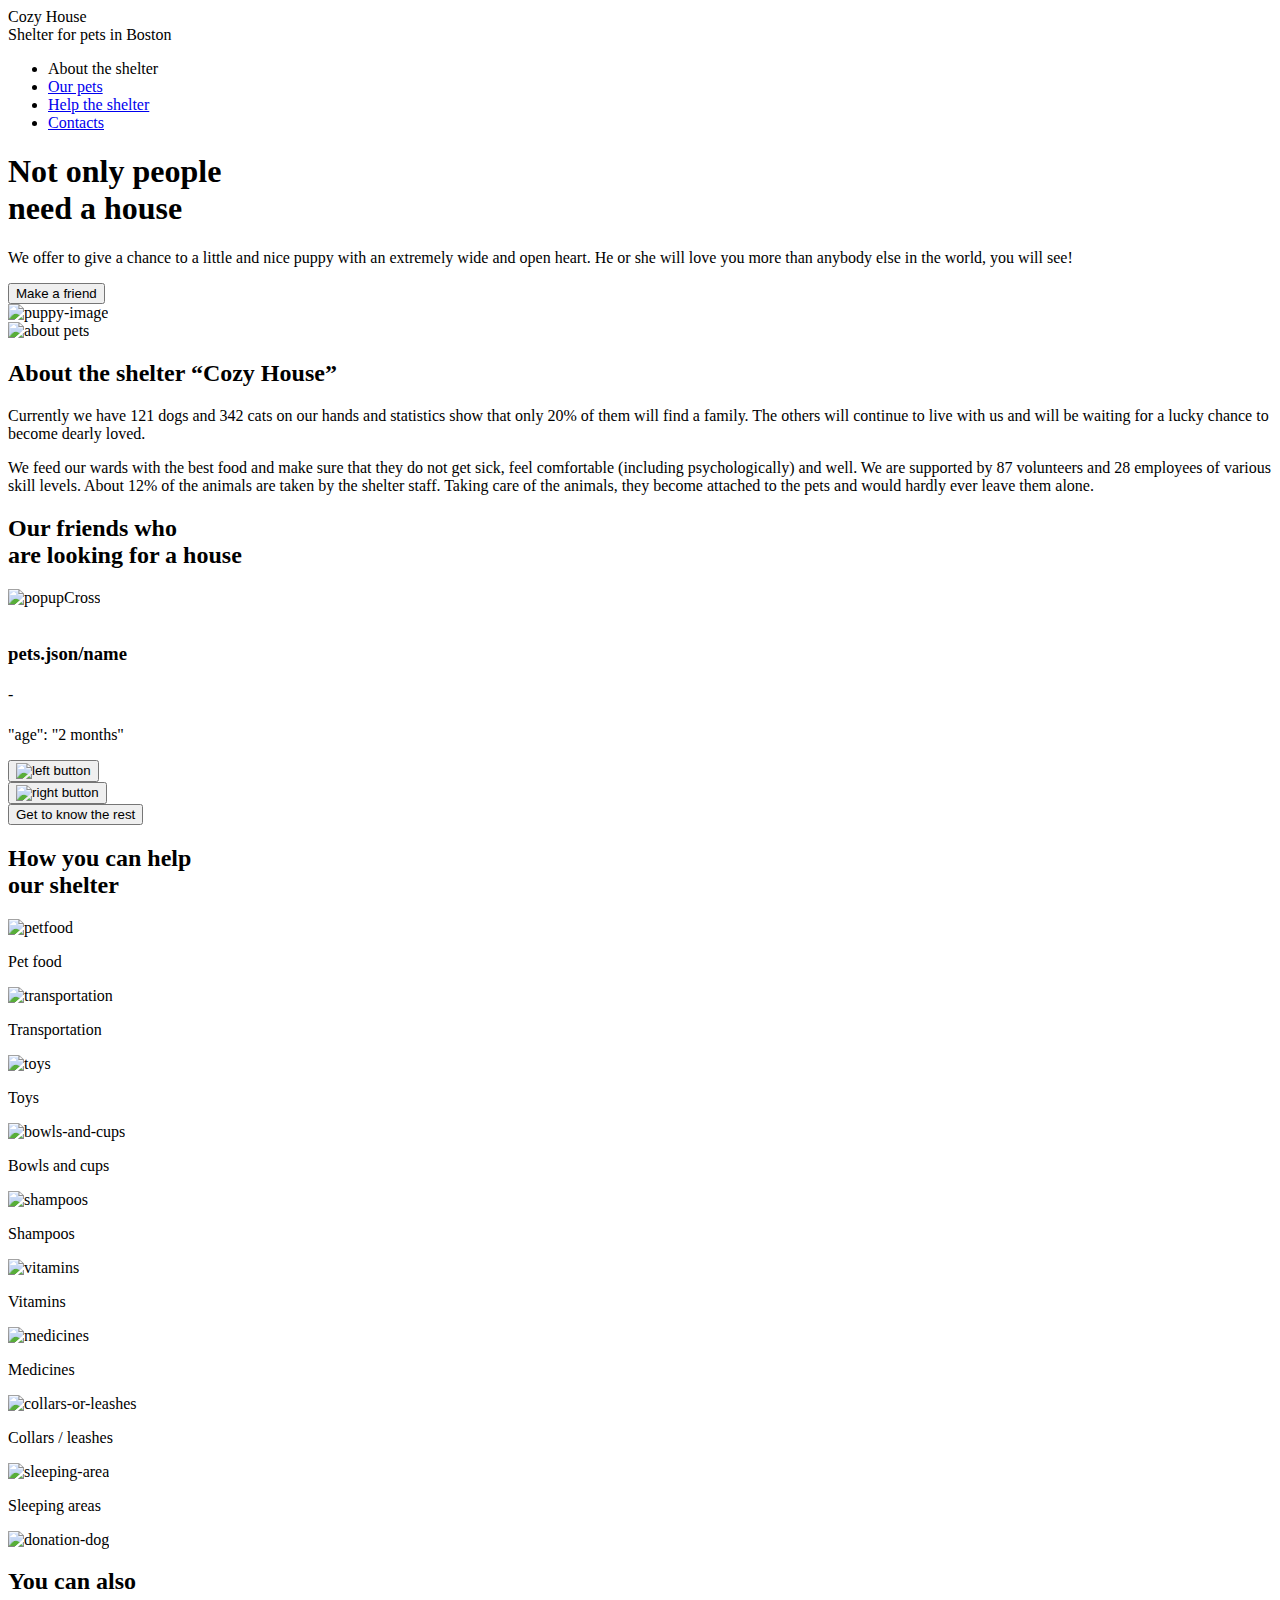
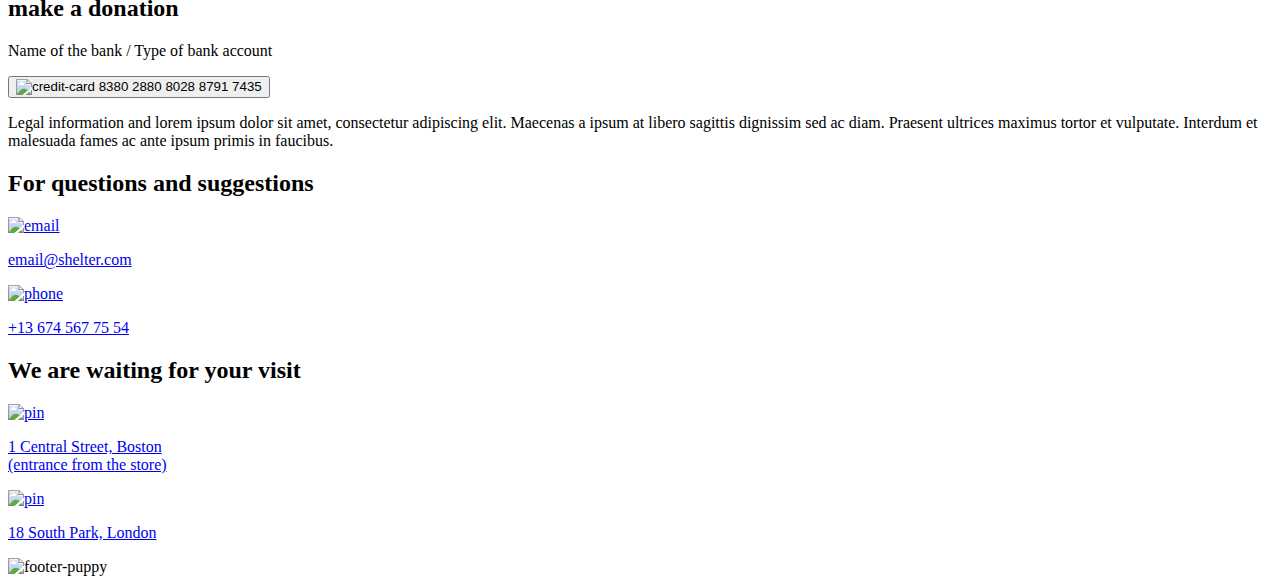
==== index.html @ a18e22c7 "docs: add new file index.html" ====
<!DOCTYPE html>
<html lang="en">
    <head>
        <title>Shelter</title>
        <meta charset="UTF-8">
        <link rel="stylesheet" href="style.css">
        <meta name="viewport" content="width=device-width, initial-scale=1">
        <link type="Image/x-icon" href="assets/icons8-dog-16.png" rel="icon">
    </head>
    <body class="body">
        <div class="header-container">
            <header class="header">
                <div class="header-wrapper">
                    <div class="header-topbar">
                        <div class="header-logo">
                            <div class="header-logo__text" id="link-text-color" onclick="cozyAlert()">Cozy House</div>
                            <div class="header-logo__comment">Shelter for pets in Boston</div>
                        </div>
                    </div>
                    <div class="header-burger" id="burger">
                        <span class="line1"></span>
                        <span class="line2"></span>
                        <span class="line3"></span>
                    </div>
                    <div class="header-navy">
                        <nav class="nav">
                            <ul class="nav-list">
                                <li class="nav-item"><a id="about-shelter">About the shelter</a></li>
                                <li class="nav-item"><a href="pets.html">Our pets</a></li>
                                <li class="nav-item"><a href="#help">Help the shelter</a></li>
                                <li class="nav-item"><a href="#footer">Contacts</a></li>
                            </ul>
                        </nav>
                    </div>
                </div>
            </header>
            <section class="notOnly">
                <div class="notOnly-container">
                    <div class="notOnly-content">
                        <h1 class="notOnly-h1">
                            Not only people<br>
                            need a house
                        </h1>
                        <p class="notOnly-p">We offer to give a chance to a little and nice puppy with an extremely
                            wide and open heart.
                            He or she will love you more than anybody else
                            in the world, you will see!</p>
                        <button class="button" id="notOnly-button" onclick="document.location='#ourFriends'">Make a friend</button>
                    </div>
                    <div class="notOnly-image">
                        <img src="assets/start-screen-puppy.png" alt="puppy-image">
                    </div>
                </div>
            </section>
        </div>        
                <section class="about">
                    <div class="container">
                        <div class="about-image">
                            <img class="about-image__pets" src="assets/about-pets.png" alt="about pets">
                        </div>
                        <div class="about-content">
                            <h2 class="about-h2">
                                About the shelter “Cozy House”
                            </h2>
                            <p class="about-p">
                                Currently we have 121 dogs and 342 cats on our hands and statistics show that only 20% of them will find a family. 
                                The others will continue to live with us and will be waiting for a lucky chance to become dearly loved.
                            </p>
                            <p class="about-p">
                                We feed our wards with the best food and make sure that they do not get sick, feel comfortable (including psychologically) and well.
                                We are supported by 87 volunteers and 28 employees of various skill levels.
                                About 12% of the animals are taken by the shelter staff.
                                Taking care of the animals, they become attached to the pets and would hardly ever leave them alone.
                        </div>
                    </div>
                </section>
                <section class="ourFriends" id="ourFriends">
                    <div class="ourFriends-container">
                        <div class="ourFriends-head">
                            <h2 class="ourFriends-h2">
                                Our friends who<br>are looking for a house
                            </h2>
                        </div>
                        <div class="popup-bg">
                            <div class="popup">
                                <img class="close-popup" src="assets/modal_close_button.png" alt="popupCross">
                                <div class="popup-image">
                                    <img class src="">
                                </div>
                                <div class="popup-content">
                                    <h3 class="popup-h">pets.json/name</h3>
                                    <h4 class="type"></h4>-<h4 class="breed"></h4>
                                    <p class="description"></p>
                                    <p class="age">"age": "2 months"</p>
                                    <p class="inoculations"></p>
                                    <p class="diseases"></p>
                                    <p class="parasites"></p>
                                </div>
                            </div>
                        </div>
                        <div class="ourFriends-carousel">
                            <button class="ourFriends-button" id="leftButton">
                                <img src="assets/button_arrow_left.png" alt="left button">
                            </button>
                            
                            <div class="ourFriends-content" id="ourFriends-content">
                             </div>
                             
                            <button class="ourFriends-button" id="rightButton">
                                <img src="assets/button_arrow_right.png" alt="right button" >
                            </button>
                        </div>
                        <div class="ourFriends-footer__button">
                            <button class="button" id="getToKnow-button" onclick="document.location='pets.html'">Get to know the rest</button>
                        </div>
                    </div>
                </section>
                <section class="help" id="help">
                    <div class="help-container">
                    <h2 class="help-h2">How you can help<br>our shelter</h2>
                    <div class="help-icon__content">
                            <div class="help-item">
                                <img id="petFood" src="assets/petfood.png" alt="petfood">
                                <p class="help-icon__p">Pet food</p>
                            </div>
                            <div class="help-item">
                                <img src="assets/transportation.png" alt="transportation">
                                <p class="help-icon__p">Transportation</p>
                            </div>
                            <div class="help-item">
                                <img src="assets/toys.png" alt="toys">
                                <p class="help-icon__p">Toys</p>
                            </div>
                            <div class="help-item">
                                <img src="assets/bowls-and-cups.png" alt="bowls-and-cups">
                                <p class="help-icon__p bowls">Bowls and cups</p>
                            </div>
                            <div class="help-item">
                                <img id="shampoos" src="assets/shampoos.png" alt="shampoos">
                                <p class="help-icon__p">Shampoos</p>
                            </div>
                        
                            <div class="help-item">
                                <img id="vitamins" src="assets/vitamins.png" alt="vitamins">
                                <p class="help-icon__p">Vitamins</p>
                            </div>
                            <div class="help-item">
                                <img src="assets/medicines.png" alt="medicines">
                                <p class="help-icon__p">Medicines</p>
                            </div>
                            <div class="help-item">
                                <img id="collars" src="assets/collars-or-leashes.png" alt="collars-or-leashes">
                                <p class="help-icon__p">Collars / leashes</p>
                            </div>
                            <div class="help-item">
                                <img id="sleeping-area" src="assets/sleeping-area.png" alt="sleeping-area">
                                <p class="help-icon__p">Sleeping areas</p>
                            </div>
                        </div>
                    </div>
                </section>
                <section class="inAddition">
                    <div class="inAddition-container">
                    <div class="inAddition-picture">
                        <img class="inAddition-image" src="assets/donation-dog.png" alt="donation-dog">
                    </div>
                    <div class="inAddition-content">
                        <h2 class="inAddition-h2">You can also<br>make a donation</h2>
                        <p class="inAddition-p">Name of the bank / Type of bank account</p>
                        <button class="button" id="inAddition-button" onclick="cardAlert()">
                            <img src="assets/credit-card.png" alt="credit-card">
                            <span class="credit-card-number">8380 2880 8028 8791 7435</span>
                        </button>
                        <p class="inAddition-p-legalinfo">
                            Legal information and lorem ipsum dolor sit amet, consectetur adipiscing elit.
                            Maecenas a ipsum at libero sagittis dignissim sed ac diam.
                            Praesent ultrices maximus tortor et vulputate.
                            Interdum et malesuada fames ac ante ipsum primis in faucibus.</p>
                    </div>
                    </div>
                </section>
            <footer class="footer" id="footer">
                <div class="footer-container">
                    <div class="footer-content">
                        <div class="footer-content__question">
                            <h2 class="footer-h2">
                                For questions and suggestions
                            </h2>
                            <div class="footer-email">
                                <a href="mailto:email@shelter.com">
                                <img class="email" src="assets/mail.png" alt="email"></a>
                                <a href="mailto:email@shelter.com">
                                <p class="footer-p">email@shelter.com</p></a>
                            </div>
                            <div class="footer-phone">
                                <a href="tel:+1(3674)567-75-54">
                                <img class="phone" src="assets/phone.png" alt="phone"></a>
                                <a href="tel:+1(3674)567-75-54">
                                <p class="footer-p phone-number">+13 674 567 75 54</p></a>
                            </div>
                        </div>
                        <div class="footer-content__waiting waiting-left">
                            <h2 class="footer-h2 waiting">
                                We are waiting for your visit
                            </h2>
                            <div class="footer-pin" id="footer-boston-adress">
                                <a href="https://goo.gl/maps/JP4eeMhgh8TqnPFD9" target="_blank">
                                <img class="pin" src="assets/pin.png" alt="pin"></a>
                                <a href="https://goo.gl/maps/JP4eeMhgh8TqnPFD9" target="_blank">
                                <p class="footer-p">1 Central Street, Boston<br>(entrance from the store)</p></a>
                            </div>
                            <div class="footer-pin" id="footer-london-adress">
                                <a href="https://goo.gl/maps/ATkAMDf9AueqcDBp7" target="_blank">
                                <img class="pin" src="assets/pin.png" alt="pin"></a>
                                <a href="https://goo.gl/maps/ATkAMDf9AueqcDBp7" target="_blank">
                                <p class="footer-p">18 South Park, London</p></a>
                            </div>
                        </div>
                    </div>
                    <div class="footer-image">
                        <img class="footer-puppy" src="assets/footer-puppy.png" alt="footer-puppy">
                    </div>
                </div>
            </footer>
        <script src="index.js"></script>
        <script type="module" src="slider.js"></script>
        </body>
</html>
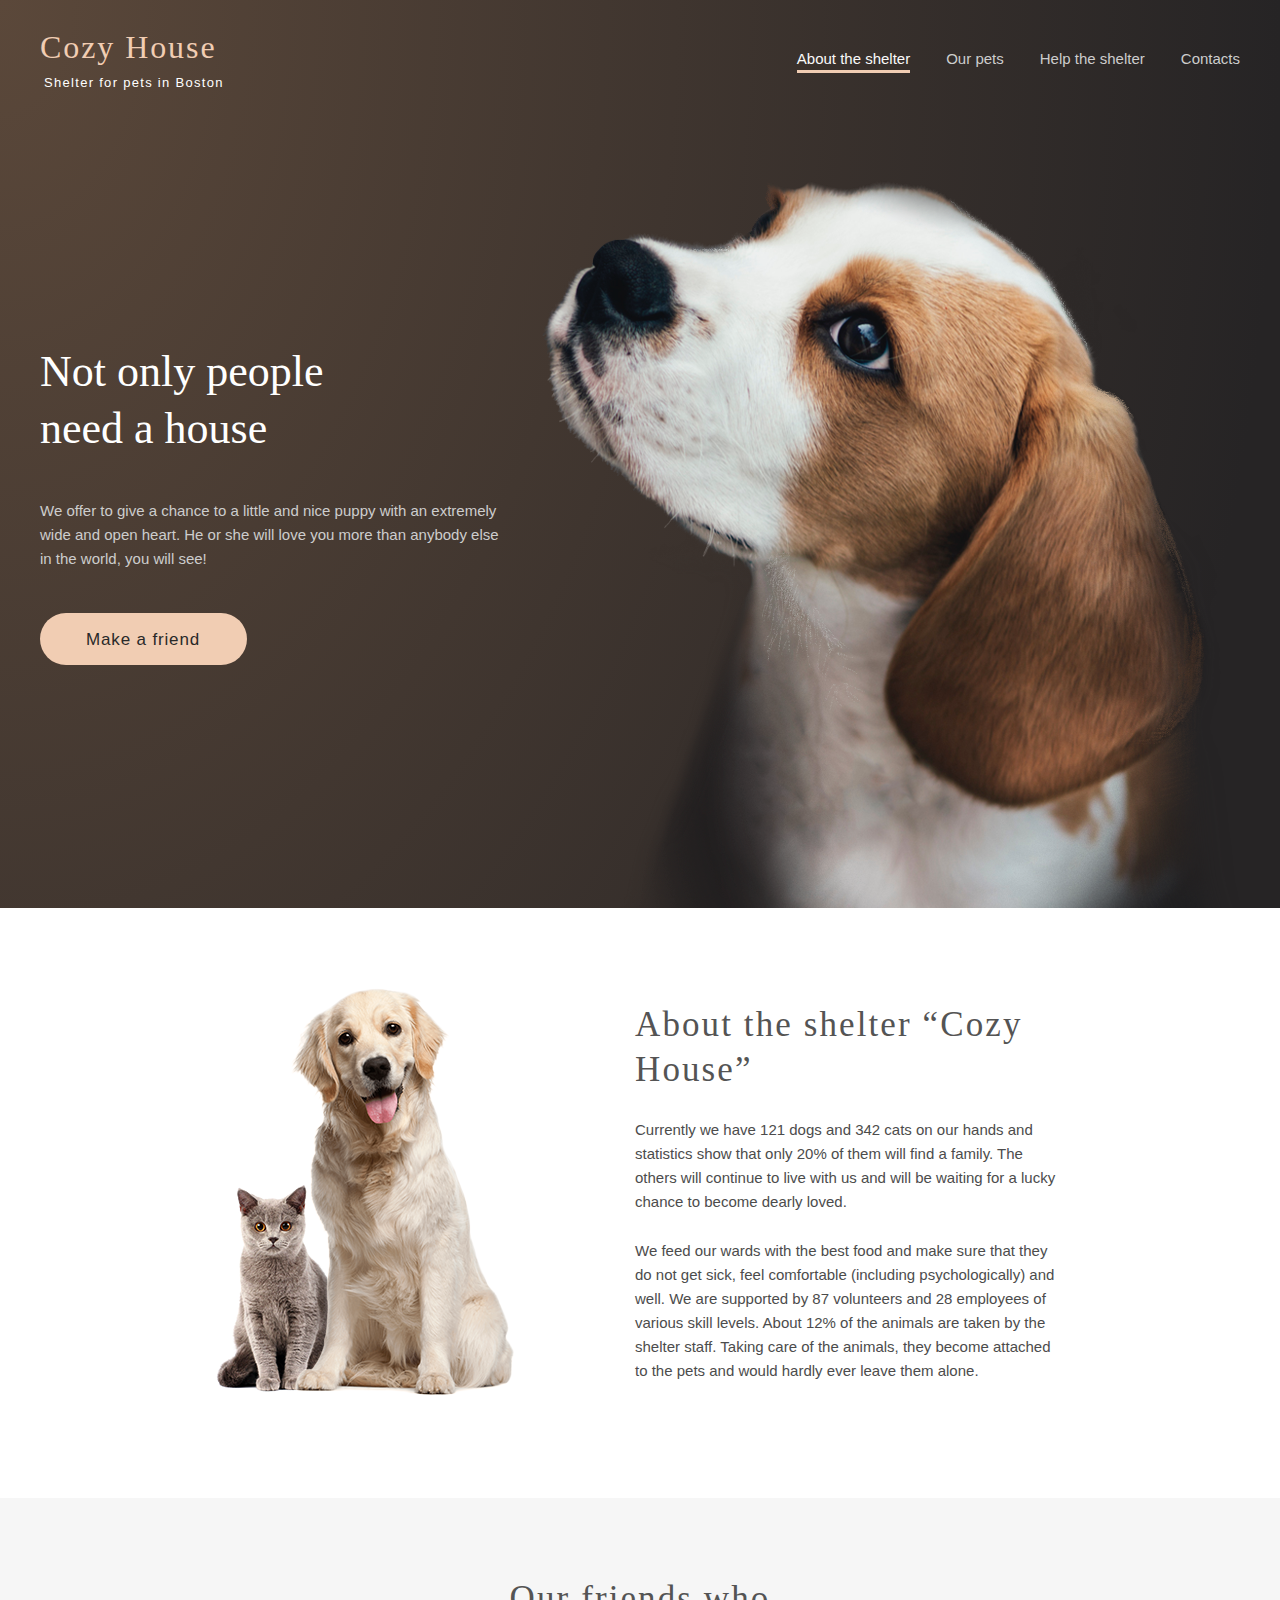
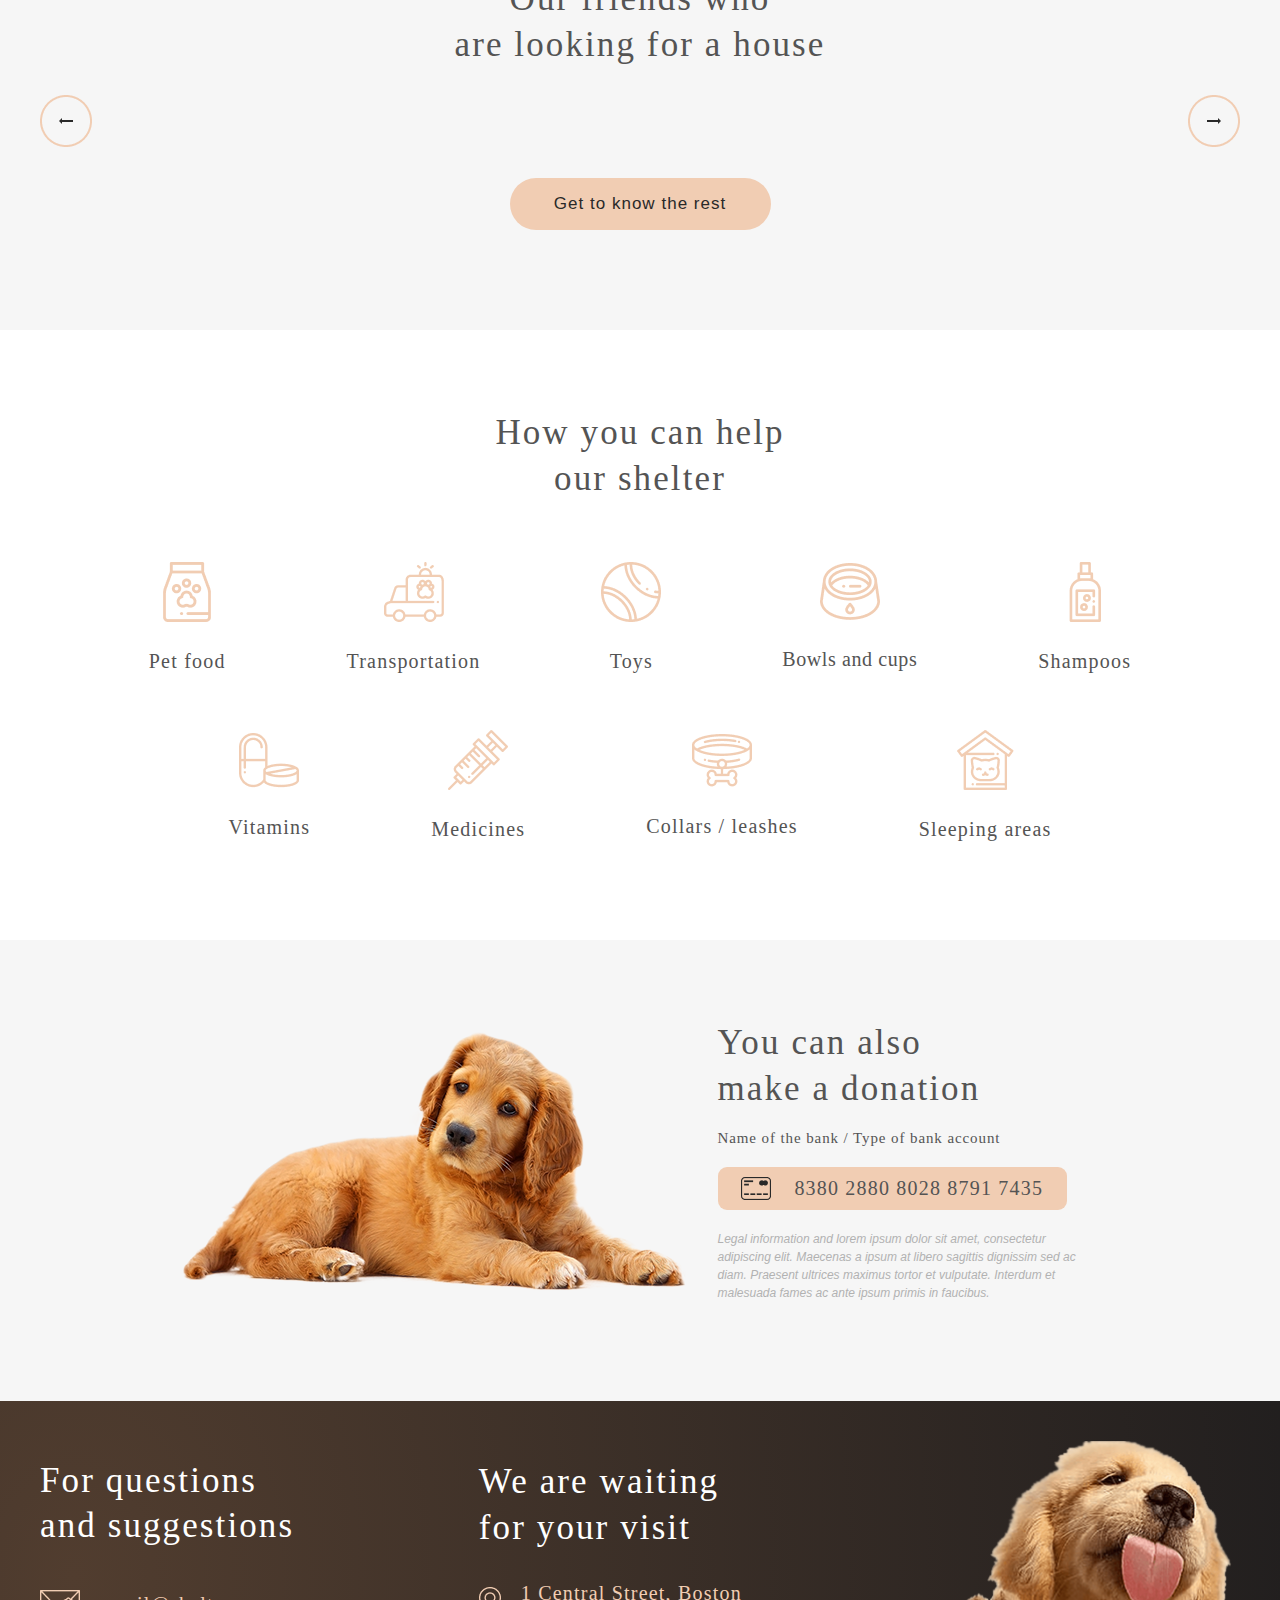
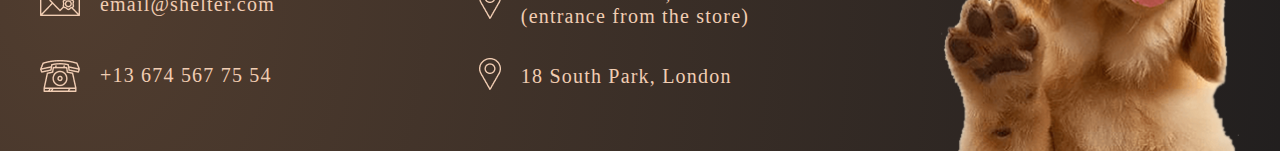
==== commit 9c72f8b3: "refactor: change ways to script files" ====
--- a/index.html
+++ b/index.html
@@ -1,228 +1,240 @@
 <!DOCTYPE html>
 <html lang="en">
-    <head>
-        <title>Shelter</title>
-        <meta charset="UTF-8">
-        <link rel="stylesheet" href="style.css">
-        <meta name="viewport" content="width=device-width, initial-scale=1">
-        <link type="Image/x-icon" href="assets/icons8-dog-16.png" rel="icon">
-    </head>
-    <body class="body">
-        <div class="header-container">
-            <header class="header">
-                <div class="header-wrapper">
-                    <div class="header-topbar">
-                        <div class="header-logo">
-                            <div class="header-logo__text" id="link-text-color" onclick="cozyAlert()">Cozy House</div>
-                            <div class="header-logo__comment">Shelter for pets in Boston</div>
-                        </div>
-                    </div>
-                    <div class="header-burger" id="burger">
-                        <span class="line1"></span>
-                        <span class="line2"></span>
-                        <span class="line3"></span>
-                    </div>
-                    <div class="header-navy">
-                        <nav class="nav">
-                            <ul class="nav-list">
-                                <li class="nav-item"><a id="about-shelter">About the shelter</a></li>
-                                <li class="nav-item"><a href="pets.html">Our pets</a></li>
-                                <li class="nav-item"><a href="#help">Help the shelter</a></li>
-                                <li class="nav-item"><a href="#footer">Contacts</a></li>
-                            </ul>
-                        </nav>
-                    </div>
-                </div>
-            </header>
-            <section class="notOnly">
-                <div class="notOnly-container">
-                    <div class="notOnly-content">
-                        <h1 class="notOnly-h1">
-                            Not only people<br>
-                            need a house
-                        </h1>
-                        <p class="notOnly-p">We offer to give a chance to a little and nice puppy with an extremely
-                            wide and open heart.
-                            He or she will love you more than anybody else
-                            in the world, you will see!</p>
-                        <button class="button" id="notOnly-button" onclick="document.location='#ourFriends'">Make a friend</button>
-                    </div>
-                    <div class="notOnly-image">
-                        <img src="assets/start-screen-puppy.png" alt="puppy-image">
-                    </div>
-                </div>
-            </section>
-        </div>        
-                <section class="about">
-                    <div class="container">
-                        <div class="about-image">
-                            <img class="about-image__pets" src="assets/about-pets.png" alt="about pets">
-                        </div>
-                        <div class="about-content">
-                            <h2 class="about-h2">
-                                About the shelter “Cozy House”
-                            </h2>
-                            <p class="about-p">
-                                Currently we have 121 dogs and 342 cats on our hands and statistics show that only 20% of them will find a family. 
-                                The others will continue to live with us and will be waiting for a lucky chance to become dearly loved.
-                            </p>
-                            <p class="about-p">
-                                We feed our wards with the best food and make sure that they do not get sick, feel comfortable (including psychologically) and well.
-                                We are supported by 87 volunteers and 28 employees of various skill levels.
-                                About 12% of the animals are taken by the shelter staff.
-                                Taking care of the animals, they become attached to the pets and would hardly ever leave them alone.
-                        </div>
-                    </div>
-                </section>
-                <section class="ourFriends" id="ourFriends">
-                    <div class="ourFriends-container">
-                        <div class="ourFriends-head">
-                            <h2 class="ourFriends-h2">
-                                Our friends who<br>are looking for a house
-                            </h2>
-                        </div>
-                        <div class="popup-bg">
-                            <div class="popup">
-                                <img class="close-popup" src="assets/modal_close_button.png" alt="popupCross">
-                                <div class="popup-image">
-                                    <img class src="">
-                                </div>
-                                <div class="popup-content">
-                                    <h3 class="popup-h">pets.json/name</h3>
-                                    <h4 class="type"></h4>-<h4 class="breed"></h4>
-                                    <p class="description"></p>
-                                    <p class="age">"age": "2 months"</p>
-                                    <p class="inoculations"></p>
-                                    <p class="diseases"></p>
-                                    <p class="parasites"></p>
-                                </div>
-                            </div>
-                        </div>
-                        <div class="ourFriends-carousel">
-                            <button class="ourFriends-button" id="leftButton">
-                                <img src="assets/button_arrow_left.png" alt="left button">
-                            </button>
-                            
-                            <div class="ourFriends-content" id="ourFriends-content">
-                             </div>
-                             
-                            <button class="ourFriends-button" id="rightButton">
-                                <img src="assets/button_arrow_right.png" alt="right button" >
-                            </button>
-                        </div>
-                        <div class="ourFriends-footer__button">
-                            <button class="button" id="getToKnow-button" onclick="document.location='pets.html'">Get to know the rest</button>
-                        </div>
-                    </div>
-                </section>
-                <section class="help" id="help">
-                    <div class="help-container">
-                    <h2 class="help-h2">How you can help<br>our shelter</h2>
-                    <div class="help-icon__content">
-                            <div class="help-item">
-                                <img id="petFood" src="assets/petfood.png" alt="petfood">
-                                <p class="help-icon__p">Pet food</p>
-                            </div>
-                            <div class="help-item">
-                                <img src="assets/transportation.png" alt="transportation">
-                                <p class="help-icon__p">Transportation</p>
-                            </div>
-                            <div class="help-item">
-                                <img src="assets/toys.png" alt="toys">
-                                <p class="help-icon__p">Toys</p>
-                            </div>
-                            <div class="help-item">
-                                <img src="assets/bowls-and-cups.png" alt="bowls-and-cups">
-                                <p class="help-icon__p bowls">Bowls and cups</p>
-                            </div>
-                            <div class="help-item">
-                                <img id="shampoos" src="assets/shampoos.png" alt="shampoos">
-                                <p class="help-icon__p">Shampoos</p>
-                            </div>
-                        
-                            <div class="help-item">
-                                <img id="vitamins" src="assets/vitamins.png" alt="vitamins">
-                                <p class="help-icon__p">Vitamins</p>
-                            </div>
-                            <div class="help-item">
-                                <img src="assets/medicines.png" alt="medicines">
-                                <p class="help-icon__p">Medicines</p>
-                            </div>
-                            <div class="help-item">
-                                <img id="collars" src="assets/collars-or-leashes.png" alt="collars-or-leashes">
-                                <p class="help-icon__p">Collars / leashes</p>
-                            </div>
-                            <div class="help-item">
-                                <img id="sleeping-area" src="assets/sleeping-area.png" alt="sleeping-area">
-                                <p class="help-icon__p">Sleeping areas</p>
-                            </div>
-                        </div>
-                    </div>
-                </section>
-                <section class="inAddition">
-                    <div class="inAddition-container">
-                    <div class="inAddition-picture">
-                        <img class="inAddition-image" src="assets/donation-dog.png" alt="donation-dog">
-                    </div>
-                    <div class="inAddition-content">
-                        <h2 class="inAddition-h2">You can also<br>make a donation</h2>
-                        <p class="inAddition-p">Name of the bank / Type of bank account</p>
-                        <button class="button" id="inAddition-button" onclick="cardAlert()">
-                            <img src="assets/credit-card.png" alt="credit-card">
-                            <span class="credit-card-number">8380 2880 8028 8791 7435</span>
-                        </button>
-                        <p class="inAddition-p-legalinfo">
-                            Legal information and lorem ipsum dolor sit amet, consectetur adipiscing elit.
-                            Maecenas a ipsum at libero sagittis dignissim sed ac diam.
-                            Praesent ultrices maximus tortor et vulputate.
-                            Interdum et malesuada fames ac ante ipsum primis in faucibus.</p>
-                    </div>
-                    </div>
-                </section>
-            <footer class="footer" id="footer">
-                <div class="footer-container">
-                    <div class="footer-content">
-                        <div class="footer-content__question">
-                            <h2 class="footer-h2">
-                                For questions and suggestions
-                            </h2>
-                            <div class="footer-email">
-                                <a href="mailto:email@shelter.com">
-                                <img class="email" src="assets/mail.png" alt="email"></a>
-                                <a href="mailto:email@shelter.com">
-                                <p class="footer-p">email@shelter.com</p></a>
-                            </div>
-                            <div class="footer-phone">
-                                <a href="tel:+1(3674)567-75-54">
-                                <img class="phone" src="assets/phone.png" alt="phone"></a>
-                                <a href="tel:+1(3674)567-75-54">
-                                <p class="footer-p phone-number">+13 674 567 75 54</p></a>
-                            </div>
-                        </div>
-                        <div class="footer-content__waiting waiting-left">
-                            <h2 class="footer-h2 waiting">
-                                We are waiting for your visit
-                            </h2>
-                            <div class="footer-pin" id="footer-boston-adress">
-                                <a href="https://goo.gl/maps/JP4eeMhgh8TqnPFD9" target="_blank">
-                                <img class="pin" src="assets/pin.png" alt="pin"></a>
-                                <a href="https://goo.gl/maps/JP4eeMhgh8TqnPFD9" target="_blank">
-                                <p class="footer-p">1 Central Street, Boston<br>(entrance from the store)</p></a>
-                            </div>
-                            <div class="footer-pin" id="footer-london-adress">
-                                <a href="https://goo.gl/maps/ATkAMDf9AueqcDBp7" target="_blank">
-                                <img class="pin" src="assets/pin.png" alt="pin"></a>
-                                <a href="https://goo.gl/maps/ATkAMDf9AueqcDBp7" target="_blank">
-                                <p class="footer-p">18 South Park, London</p></a>
-                            </div>
-                        </div>
-                    </div>
-                    <div class="footer-image">
-                        <img class="footer-puppy" src="assets/footer-puppy.png" alt="footer-puppy">
-                    </div>
-                </div>
-            </footer>
-        <script src="index.js"></script>
-        <script type="module" src="slider.js"></script>
-        </body>
+
+<head>
+    <title>Shelter</title>
+    <meta charset="UTF-8">
+    <link rel="stylesheet" href="styles/style.css">
+    <meta name="viewport" content="width=device-width, initial-scale=1">
+    <link type="Image/x-icon" href="assets/icons8-dog-16.png" rel="icon">
+</head>
+
+<body class="body">
+    <div class="header-container">
+        <header class="header">
+            <div class="header-wrapper">
+                <div class="header-topbar">
+                    <div class="header-logo">
+                        <div class="header-logo__text" id="link-text-color" onclick="cozyAlert()">Cozy House</div>
+                        <div class="header-logo__comment">Shelter for pets in Boston</div>
+                    </div>
+                </div>
+                <div class="header-burger" id="burger">
+                    <span class="line1"></span>
+                    <span class="line2"></span>
+                    <span class="line3"></span>
+                </div>
+                <div class="header-navy">
+                    <nav class="nav">
+                        <ul class="nav-list">
+                            <li class="nav-item"><a id="about-shelter">About the shelter</a></li>
+                            <li class="nav-item"><a href="pets.html">Our pets</a></li>
+                            <li class="nav-item"><a href="#help">Help the shelter</a></li>
+                            <li class="nav-item"><a href="#footer">Contacts</a></li>
+                        </ul>
+                    </nav>
+                </div>
+            </div>
+        </header>
+        <section class="notOnly">
+            <div class="notOnly-container">
+                <div class="notOnly-content">
+                    <h1 class="notOnly-h1">
+                        Not only people<br>
+                        need a house
+                    </h1>
+                    <p class="notOnly-p">We offer to give a chance to a little and nice puppy with an extremely
+                        wide and open heart.
+                        He or she will love you more than anybody else
+                        in the world, you will see!</p>
+                    <button class="button" id="notOnly-button" onclick="document.location='#ourFriends'">Make a
+                        friend</button>
+                </div>
+                <div class="notOnly-image">
+                    <img src="assets/start-screen-puppy.png" alt="puppy-image">
+                </div>
+            </div>
+        </section>
+    </div>
+    <section class="about">
+        <div class="container">
+            <div class="about-image">
+                <img class="about-image__pets" src="assets/about-pets.png" alt="about pets">
+            </div>
+            <div class="about-content">
+                <h2 class="about-h2">
+                    About the shelter “Cozy House”
+                </h2>
+                <p class="about-p">
+                    Currently we have 121 dogs and 342 cats on our hands and statistics show that only 20% of them will
+                    find a family.
+                    The others will continue to live with us and will be waiting for a lucky chance to become dearly
+                    loved.
+                </p>
+                <p class="about-p">
+                    We feed our wards with the best food and make sure that they do not get sick, feel comfortable
+                    (including psychologically) and well.
+                    We are supported by 87 volunteers and 28 employees of various skill levels.
+                    About 12% of the animals are taken by the shelter staff.
+                    Taking care of the animals, they become attached to the pets and would hardly ever leave them alone.
+            </div>
+        </div>
+    </section>
+    <section class="ourFriends" id="ourFriends">
+        <div class="ourFriends-container">
+            <div class="ourFriends-head">
+                <h2 class="ourFriends-h2">
+                    Our friends who<br>are looking for a house
+                </h2>
+            </div>
+            <div class="popup-bg">
+                <div class="popup">
+                    <img class="close-popup" src="assets/modal_close_button.png" alt="popupCross">
+                    <div class="popup-image">
+                        <img class src="">
+                    </div>
+                    <div class="popup-content">
+                        <h3 class="popup-h">pets.json/name</h3>
+                        <h4 class="type"></h4>-<h4 class="breed"></h4>
+                        <p class="description"></p>
+                        <p class="age">"age": "2 months"</p>
+                        <p class="inoculations"></p>
+                        <p class="diseases"></p>
+                        <p class="parasites"></p>
+                    </div>
+                </div>
+            </div>
+            <div class="ourFriends-carousel">
+                <button class="ourFriends-button" id="leftButton">
+                    <img src="assets/button_arrow_left.png" alt="left button">
+                </button>
+
+                <div class="ourFriends-content" id="ourFriends-content">
+                </div>
+
+                <button class="ourFriends-button" id="rightButton">
+                    <img src="assets/button_arrow_right.png" alt="right button">
+                </button>
+            </div>
+            <div class="ourFriends-footer__button">
+                <button class="button" id="getToKnow-button" onclick="document.location='pets.html'">Get to know the
+                    rest</button>
+            </div>
+        </div>
+    </section>
+    <section class="help" id="help">
+        <div class="help-container">
+            <h2 class="help-h2">How you can help<br>our shelter</h2>
+            <div class="help-icon__content">
+                <div class="help-item">
+                    <img id="petFood" src="assets/petfood.png" alt="petfood">
+                    <p class="help-icon__p">Pet food</p>
+                </div>
+                <div class="help-item">
+                    <img src="assets/transportation.png" alt="transportation">
+                    <p class="help-icon__p">Transportation</p>
+                </div>
+                <div class="help-item">
+                    <img src="assets/toys.png" alt="toys">
+                    <p class="help-icon__p">Toys</p>
+                </div>
+                <div class="help-item">
+                    <img src="assets/bowls-and-cups.png" alt="bowls-and-cups">
+                    <p class="help-icon__p bowls">Bowls and cups</p>
+                </div>
+                <div class="help-item">
+                    <img id="shampoos" src="assets/shampoos.png" alt="shampoos">
+                    <p class="help-icon__p">Shampoos</p>
+                </div>
+
+                <div class="help-item">
+                    <img id="vitamins" src="assets/vitamins.png" alt="vitamins">
+                    <p class="help-icon__p">Vitamins</p>
+                </div>
+                <div class="help-item">
+                    <img src="assets/medicines.png" alt="medicines">
+                    <p class="help-icon__p">Medicines</p>
+                </div>
+                <div class="help-item">
+                    <img id="collars" src="assets/collars-or-leashes.png" alt="collars-or-leashes">
+                    <p class="help-icon__p">Collars / leashes</p>
+                </div>
+                <div class="help-item">
+                    <img id="sleeping-area" src="assets/sleeping-area.png" alt="sleeping-area">
+                    <p class="help-icon__p">Sleeping areas</p>
+                </div>
+            </div>
+        </div>
+    </section>
+    <section class="inAddition">
+        <div class="inAddition-container">
+            <div class="inAddition-picture">
+                <img class="inAddition-image" src="assets/donation-dog.png" alt="donation-dog">
+            </div>
+            <div class="inAddition-content">
+                <h2 class="inAddition-h2">You can also<br>make a donation</h2>
+                <p class="inAddition-p">Name of the bank / Type of bank account</p>
+                <button class="button" id="inAddition-button" onclick="cardAlert()">
+                    <img src="assets/credit-card.png" alt="credit-card">
+                    <span class="credit-card-number">8380 2880 8028 8791 7435</span>
+                </button>
+                <p class="inAddition-p-legalinfo">
+                    Legal information and lorem ipsum dolor sit amet, consectetur adipiscing elit.
+                    Maecenas a ipsum at libero sagittis dignissim sed ac diam.
+                    Praesent ultrices maximus tortor et vulputate.
+                    Interdum et malesuada fames ac ante ipsum primis in faucibus.</p>
+            </div>
+        </div>
+    </section>
+    <footer class="footer" id="footer">
+        <div class="footer-container">
+            <div class="footer-content">
+                <div class="footer-content__question">
+                    <h2 class="footer-h2">
+                        For questions and suggestions
+                    </h2>
+                    <div class="footer-email">
+                        <a href="mailto:email@shelter.com">
+                            <img class="email" src="assets/mail.png" alt="email"></a>
+                        <a href="mailto:email@shelter.com">
+                            <p class="footer-p">email@shelter.com</p>
+                        </a>
+                    </div>
+                    <div class="footer-phone">
+                        <a href="tel:+1(3674)567-75-54">
+                            <img class="phone" src="assets/phone.png" alt="phone"></a>
+                        <a href="tel:+1(3674)567-75-54">
+                            <p class="footer-p phone-number">+13 674 567 75 54</p>
+                        </a>
+                    </div>
+                </div>
+                <div class="footer-content__waiting waiting-left">
+                    <h2 class="footer-h2 waiting">
+                        We are waiting for your visit
+                    </h2>
+                    <div class="footer-pin" id="footer-boston-adress">
+                        <a href="https://goo.gl/maps/JP4eeMhgh8TqnPFD9" target="_blank">
+                            <img class="pin" src="assets/pin.png" alt="pin"></a>
+                        <a href="https://goo.gl/maps/JP4eeMhgh8TqnPFD9" target="_blank">
+                            <p class="footer-p">1 Central Street, Boston<br>(entrance from the store)</p>
+                        </a>
+                    </div>
+                    <div class="footer-pin" id="footer-london-adress">
+                        <a href="https://goo.gl/maps/ATkAMDf9AueqcDBp7" target="_blank">
+                            <img class="pin" src="assets/pin.png" alt="pin"></a>
+                        <a href="https://goo.gl/maps/ATkAMDf9AueqcDBp7" target="_blank">
+                            <p class="footer-p">18 South Park, London</p>
+                        </a>
+                    </div>
+                </div>
+            </div>
+            <div class="footer-image">
+                <img class="footer-puppy" src="assets/footer-puppy.png" alt="footer-puppy">
+            </div>
+        </div>
+    </footer>
+    <script src="script/index.js"></script>
+    <script type="module" src="slider.js"></script>
+</body>
+
 </html>--- a/styles/style.css
+++ b/styles/style.css
@@ -0,0 +1,1206 @@
+* {
+    box-sizing: border-box;
+    text-decoration: none;
+    list-style: none;
+    margin: 0px;
+    padding: 0px;
+}
+
+html {
+    scroll-behavior: smooth;
+}
+
+body {
+    font-family: 'Georgia';
+    font-style: normal;
+    margin: 0 auto;
+}
+
+.header-container {
+    background-image: radial-gradient(100% 215.42% at 0% 0%, #5B483A 0%, #262425 100%);
+}
+
+.header-wrapper {
+    display: flex;
+    justify-content: space-between;
+    align-items: center;
+    padding: 30px 40px 30px 40px;
+    font-family: 'Georgia';
+    font-style: normal;
+    font-weight: 400;
+    max-width: 1280px;
+    margin: 0 auto;
+}
+
+.header-logo__text {
+    font-size: 32px;
+    line-height: 110%;
+    display: flex;
+    align-items: center;
+    letter-spacing: 0.06em;
+    color: #F1CDB3;
+    padding-bottom: 10px;
+}
+
+.header-logo__comment {
+    font-family: 'Arial';
+    font-style: normal;
+    font-weight: 400;
+    font-size: 13px;
+    line-height: 15px;
+    display: flex;
+    align-items: center;
+    letter-spacing: 0.1em;
+    color: #fff;
+    padding-left: 4px;
+}
+
+#about-shelter {
+    border-bottom: 3px solid #F1CDB3;
+    padding-bottom: 3px;
+    color: #FAFAFA;
+}
+
+.header-navy {
+    margin-bottom: 3px;
+    display: flex;
+    justify-content: flex-end;
+    align-items: center;
+    list-style: none;
+}
+
+.nav {
+    display: flex;
+    text-align: center;
+    justify-content: space-between;
+}
+
+.nav-item {
+    float: left;
+    font-family: 'Arial';
+    font-style: normal;
+    font-weight: 400;
+    font-size: 15px;
+    line-height: 160%;
+    color: #CDCDCD;
+    padding-left: 36px;
+}
+
+.header-burger {
+    display: none;
+    width: 30px;
+    height: 22px;
+    border: none;
+    position: relative;
+    z-index: 2;
+}
+
+.header-burger span {
+    position: absolute;
+    width: 30px;
+    height: 2px;
+    background-color: #F1CDB3;
+    transition: transform .5s, opacity .5s, background-color .5s;
+}
+
+.header-burger span:nth-child(1) {
+    transform: translateY(0px);
+}
+
+.header-burger span:nth-child(2) {
+    transform: translateY(10px);
+}
+
+.header-burger span:nth-child(3) {
+    transform: translateY(20px);
+}
+
+.header.open .header-burger span:nth-child(1) {
+    transform: translateY(0px) rotate(-90deg);
+}
+
+.header.open .header-burger span:nth-child(2) {
+    transform: translateX(10px) rotate(-90deg);
+}
+
+.header.open .header-burger span:nth-child(3) {
+    transform: translateX(20px) rotate(-90deg);
+}
+
+.header.open .header-burger span {
+    background-color: #F1CDB3;
+}
+
+a {
+    text-decoration: none;
+    cursor: pointer;
+}
+
+a:link, a:visited {
+    color: #CDCDCD;
+    text-decoration: none;
+}
+
+#link-text-color {
+    color: #F1CDB3;
+    cursor: pointer;
+}
+
+.nav-list li a:hover {
+    border-bottom: 3px solid #F1CDB3;;
+    color: #F6F6F6
+}
+
+.notOnly-container {
+    margin: 0 auto;
+    padding: 20px 40px 0px 40px;
+    display: flex;
+    align-items: center;
+    font-family: Georgia, 'Times New Roman', Times, serif;
+    font-style: normal; 
+    font-weight: 400;
+    max-width: 1280px;
+}
+
+.notOnly-content {
+    display: flex;
+    flex-direction: column;
+    max-width: 460px;
+    margin-bottom: 40px;
+}
+
+.notOnly-h1 {
+    font-size: 44px;
+    line-height: 130%;
+    font-weight: 400;
+    color: #fff;
+}
+
+.notOnly-p {
+    font-family: 'Arial';
+    font-style: normal;
+    font-weight: 400;
+    font-size: 15px;
+    line-height: 160%;
+    color: #CDCDCD;
+    padding: 42px 0px;
+}
+
+.button {
+    width: 207px;
+    height: 52px;
+    background: #F1CDB3;
+    border-radius: 100px;
+    font-size: 17px;
+    line-height: 130%;
+    letter-spacing: 0.07em;
+    color: #292929;
+    cursor: pointer;
+    border: 0px;
+}
+
+.button a, .button a:link, .button a:visited {
+    text-decoration: none;
+    color: #292929;
+}
+
+#notOnly-button {
+    padding: 2px 1px 1px 0px;
+    letter-spacing: 0.05em;
+}
+
+#notOnly-button:hover, #notOnly-button .button:hover, #notOnly-button a:hover {
+    background: #292929;
+    color: #F6F6F6;
+    transition: all .5s linear;
+    -webkit-transition: all .5s linear;
+    -moz-transition: all .5s linear;
+}
+
+.notOnly-image {
+    width: 100%;
+    height: auto;
+    padding-top: 40px;
+    display: flex;
+    justify-content: flex-end;
+}
+
+.notOnly-image img {
+    max-width: 100%;
+}
+
+.about {
+    width: 100%;
+}
+
+.about-image__pets {
+    max-width: 100%;
+}
+
+.about-h2 {
+    font-size: 35px;
+    line-height: 130%;
+    letter-spacing: 0.06em;
+    color: #545454;
+    font-weight: 400;
+}
+
+.about-p {
+    font-family: 'Arial';
+    font-style: normal;
+    font-weight: 400;
+    font-size: 15px;
+    line-height: 160%;
+    color: #4C4C4C;
+}
+
+.container {
+    padding: 80px 215px 102px 215px;
+    display: flex;
+    justify-content: space-between;
+    align-items: center;
+    max-width: 1280px;
+    margin: 0 auto;
+}
+
+.about-image {
+    display: flex;
+    max-width: 300px;
+}
+
+.about-content {
+    display: flex;
+    flex-direction: column;
+    align-content: center;
+    align-items: center;
+    justify-content: space-between;
+    width: 430px;
+}
+
+.about-h2 {
+    font-weight: 400;
+    font-size: 35px;
+    line-height: 130%;
+    letter-spacing: 0.06em;
+    color: #545454;
+    padding-right: 19px;
+}
+
+.about-p {
+    font-family: 'Arial';
+    font-style: normal;
+    font-weight: 400;
+    font-size: 15px;
+    line-height: 160%;
+    color: #4C4C4C;
+    padding-top: 25px;
+}
+
+.ourFriends {
+    background: #F6F6F6;
+    width: 100%;
+}
+
+.ourFriends-h2 {
+    font-weight: 400;
+    font-size: 35px;
+    line-height: 130%;
+    letter-spacing: 0.06em;
+    color: #545454;
+    text-align: center;
+}
+
+.ourFriends-container {
+    padding: 78px 40px 100px;
+    max-width: 1280px;
+    margin: 0 auto;
+}
+
+.ourFriends-carousel {
+    width: 100%;
+    display: flex;
+    justify-content: space-between;
+    align-items: center;
+}
+
+.ourFriends-content {
+    padding: 57px 15px 54px;
+    display: flex;
+    justify-content: space-evenly;
+    align-items: center;
+    position: relative;
+    cursor: grab;
+    overflow: hidden;
+    scroll-behavior: smooth;
+    width: 100%;
+}
+
+.ourFriends-content.dragging {
+    scroll-behavior: auto;
+    cursor: grabbing;
+  }
+
+.ourFriends-title {
+    font-weight: 400;
+    font-size: 20px;
+    line-height: 23px;
+    letter-spacing: 0.06em;
+    color: #545454;
+    padding: 29px 0px 27px 0px;
+    text-align: center;
+}
+
+.ourFriends-card__button {
+    font-weight: 400;
+    font-size: 17px;
+    line-height: 130%;
+    letter-spacing: 0.06em;
+    color: #292929;
+    align-items: center;
+    padding: 15px 45px;
+    border: 2px solid #F1CDB3;
+    border-radius: 100px;
+    background: #F6F6F6;
+    cursor: pointer;
+}
+
+.ourFriends-card:hover {
+    transform: scale(1.1);
+    transition: all .3s linear;
+    -webkit-transition: all .3s linear;
+    -moz-transition: all .3s linear;
+}
+
+.ourFriends-card {
+    display: flex;
+    justify-content: space-between;
+    align-items: center;
+    align-content: center;
+    flex-direction: column;
+    cursor: pointer;
+    padding-bottom: 35px;
+    background: #fafafa;
+}
+
+.ourFriends-card__button:hover {
+    background: #F1CDB3;
+    color: #545454;
+    transition: all .5s linear;
+    -webkit-transition: all .5s linear;
+    -moz-transition: all .5s linear;
+}
+
+.ourFriends-button {
+    cursor: pointer;
+}
+
+.ourFriends-button:hover {
+    transform: scale(1.1);
+    transition: all .3s linear;
+    -webkit-transition: all .3s linear;
+    -moz-transition: all .3s linear;
+}
+
+.popup-bg {
+    position: fixed;
+    top: 0;
+    left: 0;
+    width: 100%;
+    height: 100vh;
+    background: rgba(41, 41, 41, 0.6);
+    opacity: 0;
+    pointer-events: none;
+    transition: 0.5s all;
+}
+
+.popup-bg.active {
+    opacity: 1; 
+    pointer-events: all;
+    transition: 0.5s all;
+}
+
+.popup {
+    position: relative;
+    left: 50%;
+    right: 0%;
+    top: 50%;
+    bottom: 0%;
+    transform: translate(-50%, -50%) scale(0);
+    background: #FAFAFA;
+    max-width: 900px;
+    min-height: 50%;
+    padding: 25px;
+    transition: 0.5s all;
+    display: flex;
+    justify-content: space-between;
+}
+
+.close-popup {
+    position: absolute;
+    top: 10px;
+    right: 10px;
+    color: black;
+    font-size: 20px;
+}
+
+.popup-image {
+    width: 50%;
+    padding-right: 50px;
+}
+
+.popup-content {
+    display: flex;
+    flex-direction: column;
+    align-items: flex-start;
+    justify-content: space-around;
+    letter-spacing: 0.06em;
+    color: #000;
+    font-family: 'Georgia';
+}
+
+.popup-h {
+    font-size: 35px;
+    line-height: 130%;
+    padding-bottom: 25px;
+}
+.type, .breed {
+    font-size: 20px;
+    line-height: 115%;
+}
+
+.description {
+    font-size: 15px;
+    line-height: 110%;
+}
+
+.age, .inoculations, .diseases, .parasites {
+    font-weight: 700;
+    font-size: 15px;
+    line-height: 110%;
+}
+
+.popup.active {
+    transform: translate(-50%, -50%) scale(1);
+    transition: 0.5s all;
+}
+
+#getToKnow-button {
+    width: 261px;
+    height: 52px;
+    letter-spacing: 0.06em;
+}
+
+#getToKnow-button:hover {
+    background: #545454;
+    color: #fff;
+    transition: all .5s linear;
+    -webkit-transition: all .5s linear;
+    -moz-transition: all .5s linear;
+}
+
+.ourFriends-footer__button {
+    display: flex;
+    align-items: center;
+    justify-content: space-around;
+}
+
+#jennifer {
+    padding-bottom: 35px;
+}
+
+.ourFriends-button {
+    border: transparent;
+    background: transparent;
+}
+
+.help {
+    width: 100%;
+}
+
+.help-container {
+    padding: 80px 67px 43px;
+    max-width: 1280px;
+    margin: 0 auto;
+}
+
+.help-h2 {
+    font-weight: 400;
+    font-size: 35px;
+    line-height: 130%;
+    letter-spacing: 0.06em;
+    color: #545454;
+    text-align: center;
+    padding-bottom: 59px;
+}
+
+.help-icon__content {
+    display: flex;
+    justify-content: center;
+    align-items: center;
+    flex-direction: row;
+    flex-wrap: wrap;
+}
+
+.help-icon__p {
+    font-weight: 400;
+    font-size: 20px;
+    line-height: 115%;
+    letter-spacing: 0.06em;
+    color: #545454;
+    text-align: center;
+}
+
+.help-item {
+    display: flex;
+    flex-direction: column;
+    align-items: center;
+    padding: 0.1rem 3.78rem 3.5rem;
+}
+
+.help-item img {
+    padding-bottom: 28px;
+}
+
+.bowls {
+    letter-spacing: 0.03em;
+}
+
+.inAddition {
+    background: #F6F6F6;
+    width: 100%;
+}
+
+.inAddition-container {
+    padding: 91px 183px 99px 183px;
+    display: flex;
+    justify-content: space-between;
+    flex-direction: row;
+    max-width: 1280px;
+    margin: 0 auto;
+}
+
+.inAddition-content {
+    display: flex;
+    flex-direction: column;
+    width: 71%;
+}
+
+.inAddition-picture {
+    width: 100%;
+    height: auto;
+    display: flex;
+    align-items: flex-start;
+}
+
+.inAddition-image {
+    max-width: 100%;
+    height: auto;
+}
+
+.inAddition-h2 {
+    font-weight: 400;
+    font-size: 35px;
+    line-height: 130%;
+    letter-spacing: 0.06em;
+    color: #545454;
+    margin-top: -11px;
+    padding-bottom: 19px;
+}
+
+.inAddition-p {
+    font-weight: 400;
+    font-size: 15px;
+    line-height: 110%;
+    letter-spacing: 0.06em;
+    color: #545454;
+    padding-bottom: 20px;
+}
+
+#inAddition-button {
+    font-family: 'Georgia';
+    font-style: normal;
+    font-size: 20px;
+    line-height: 115%;
+    letter-spacing: 0.06em;
+    color: #545454;
+    width: 92%;
+    border-radius: 9px;
+    display: flex;
+    justify-content: space-evenly;
+    align-items: center;
+    text-align: center;
+    cursor: pointer;
+    height: 43px;
+}
+
+#inAddition-button:hover {
+    background: #fff;
+    color: #545454;
+    transform: scale(1.2);
+    transition: all .5s linear;
+    -webkit-transition: all .5s linear;
+    -moz-transition: all .5s linear;
+}
+
+.inAddition-p-legalinfo {
+    font-family: 'Arial';
+    font-style: italic;
+    font-weight: 400;
+    font-size: 12px;
+    line-height: 18px;
+    color: #B2B2B2;
+    padding-top: 20px;
+}
+
+.footer {
+    background: radial-gradient(110.67% 538.64% at 5.73% 50%, #513D2F 0%, #1A1A1C 100%), #211F20;
+    width: 100%;
+}
+
+.footer-container {
+    padding: 40px 40px 0px 40px;
+    display: flex;
+    align-items: flex-start;
+    justify-content: space-between;
+    max-width: 1280px;
+    margin: 0 auto;
+}
+
+.footer-content {
+    display: flex;
+    justify-content: space-between;
+    width: 69%;
+}
+
+.footer-content__question, .footer-content__waiting {
+    display: flex;
+    flex-direction: column;
+    justify-content: center;
+    align-items: flex-start;
+    padding-top: 17px;
+}
+
+.footer-content__question {
+    width: 34%;
+}
+
+.waiting-left {
+    width: 47%;
+}
+
+.footer-h2 {
+    font-weight: 400;
+    font-size: 35px;
+    line-height: 130%;
+    letter-spacing: 0.06em;
+    color: #FFFFFF;
+    padding-bottom: 41px;
+}
+
+.footer-email, .footer-pin {
+    display: flex;
+    justify-content: center;
+    align-items: center;
+}
+
+.footer-phone {
+    display: flex;
+    padding-top: 40px;
+}
+
+.email {
+    width: 40px;
+    height: 26px;
+    background: transparent;
+    margin-right: 20px;
+}
+
+.footer-p {
+    font-weight: 400;
+    font-size: 20px;
+    line-height: 115%;
+    letter-spacing: 0.06em;
+    color: #F1CDB3;
+}
+
+.phone {
+    width: 40px;
+    height: 32px;
+    background: transparent;
+    margin-right: 20px;
+}
+
+.phone-number {
+    margin-top: 4px;
+}
+
+.footer-puppy {
+    max-width: 100%;
+}
+
+.footer-image {
+    display: flex;
+}
+
+#footer-boston-adress {
+    display: flex;
+    align-items: center;
+    justify-content: space-evenly;
+    padding-bottom: 30px;
+}
+
+.pin {
+    padding-right: 20px;
+}
+
+.waiting {
+    padding-bottom: 32px;
+    width: 70%;
+}
+
+@media (max-width: 1070px) {
+    .header-wrapper {
+        padding: 30px;
+    }
+    .header-logo__text {
+        font-weight: 400;
+        font-size: 32px;
+        line-height: 110%;
+        letter-spacing: 0.06em;
+        color: #F1CDB3;
+    }
+    .nav-item {
+        float: left;
+        font-family: 'Arial';
+        font-style: normal;
+        font-weight: 400;
+        font-size: 15px;
+        line-height: 160%;
+        color: #CDCDCD;
+        padding-left: 36px;
+    }
+    .notOnly {
+        padding: 30px 40px 0px 40px;
+        display: flex;
+        flex-direction: column;
+        background-image: radial-gradient(100% 215.42% at 0% 0%, #5B483A 0%, #262425 100%);
+    }
+    .notOnly-container {
+        padding: 0px;
+        flex-direction: column;
+    }
+    .notOnly-content {
+        display: flex;
+        flex-direction: column;
+        align-items: flex-start;
+    }
+    #notOnly-button {
+        margin-left: 126px;
+    }
+    .notOnly-image img {
+        width: 82.6%;
+    }
+    .notOnly-image {
+        padding-top: 60px;
+        margin-left: 20px;
+    }
+    .container {
+        flex-direction: column-reverse;
+        padding-bottom: 99px;
+    }
+    .about-image {
+        padding-top: 80px;
+    }
+    .ourFriends-container {
+        padding: 80px 30px 99px 30px;
+    }
+    #woody {
+        display: none;
+    }
+    .ourFriends-content {
+        padding: 56px 25px 54px;
+        justify-content: space-between;
+    }
+    .ourFriends-title {
+        padding-bottom: 28px;
+    }
+    .help-icon__content {
+        display: grid;
+        grid-template-columns: repeat(3,1fr);
+        grid-gap: 0.7rem 3.6rem;
+    }
+    .help-item {
+        padding: 0.1rem 0rem 2.8rem;
+    }
+    .bowls {
+        letter-spacing: 0.06em;
+    }
+    .help {
+        padding-bottom: 13px;
+    }
+    .inAddition {
+        flex-direction: column-reverse;
+        align-items: center;
+    }
+    .inAddition-container {
+        padding: 91px 117px 100px;
+        flex-direction: column-reverse;
+        align-items: center;
+    }
+    .inAddition-p-legalinfo {
+        padding-bottom: 60px;
+    }
+    .inAddition-image {
+        padding-left: 15px;
+    }
+    .footer-container {
+        flex-direction: column;
+        align-items: center;
+        padding-top: 30px;
+    }
+    .footer-content {
+        width: 93%;
+        padding-bottom: 62px;
+    }
+    .footer-content__question {
+        width: 45%;
+    }
+    .waiting {
+        width: 87%;
+    }
+    .waiting-left {
+        width: 47%;
+    }
+    .footer-content__question, .footer-content__waiting {
+        padding-top: 0px;
+    }
+}
+
+@media (max-width: 767px) {
+    .header-wrapper {
+        padding: 30px 20px;
+    }
+    .header-burger {
+        display: block;
+    }
+    .header-burger .open {
+        display: none;
+    }
+    .header-navy {
+        display: none;
+    }
+    .nav {
+        position: absolute;
+        right: -100%;
+        top: 0;
+        background-color: transparent;
+        padding: 10px 60px 40px 20px;
+        width: 270px;
+        display: block;
+        transition: transform .5s;
+        animation: shows 1s;
+    }
+    .nav-list {
+        display: block;
+    }
+    nav ul li {
+        padding: 10px 0px;
+    }
+
+    @keyframes shows {
+        from {
+            opacity: 0;
+        }
+        to {
+            opacity: 1;
+        }
+    }
+
+    .header.open .nav{
+        transform: translateX(100%);
+        background-color: #292929;
+        right: 100%;
+        width: 100%;
+        height: 100%;
+        padding: 432px 35px;
+        animation: shows 2s;
+        display: flex;
+        flex-direction: column;
+        justify-content: center;
+        align-items: center;
+        z-index: 0;
+    }
+
+    .header.open .header-navy{
+        display: flex;
+        justify-content: flex-end;
+        align-items: center;
+        list-style: none;
+    }
+
+    .header.open .header-wrapper {
+        justify-content: flex-end;
+        padding: 40px 32px 40px 20px;
+    }
+
+    .header.open .nav-list {
+        display: flex;
+        flex-direction: column;
+        align-items: center;
+    }
+
+    .header.open nav ul li {
+        padding: 0px 0px 40px;
+        font-size: 32px;
+    }
+
+    .header.open #about-shelter {
+        padding-bottom: 8px;
+    }
+
+    .header.open .about {
+        opacity: 0.6;
+    }
+
+    #jennifer {
+        display: none;
+    }
+    #woody {
+        display: none;
+    }
+    .help-icon__content {
+        display: grid;
+        grid-template-columns: repeat(3,1fr);
+        grid-gap: 0.7rem 3.6rem;
+    }
+    .about-content {
+        width: 100%;
+    }
+    .notOnly {
+        padding: 30px 10px 0px;
+    }
+    .notOnly-h1 {
+        font-size: 25px;
+        letter-spacing: 0.06em;
+    }
+    .notOnly-content {
+        align-items: center;
+        text-align: center;
+        margin: 0px;
+    }
+    #notOnly-button {
+        margin: 0;
+    }
+    .notOnly-image {
+        margin: 0;
+        padding-top: 105px;
+    }
+    .notOnly-image img {
+        width: 86.3%;
+    }
+    .container {
+        padding: 42px 25px 42px;
+        flex-direction: column-reverse;
+    }
+    .about-h2 {
+        font-size: 25px;
+        text-align: center;
+        padding: 0px;
+        width: 95%;
+    }
+    .about-p {
+        text-align: justify;
+        padding-top: 24px;
+    }
+    .about-image {
+        padding-top: 42px;
+    }
+    .about-image__pets {
+        width: 100%;
+        height: 353.6px;
+    }
+    .ourFriends-carousel {
+        flex-wrap: wrap;
+        justify-content: space-evenly;
+    }
+    .ourFriends-h2 {
+        font-size: 25px;
+    }
+    .ourFriends-container {
+        padding: 41px 0px 42px;
+    }
+    .ourFriends-content {
+        flex-direction: column;
+        padding-top: 37px;
+        padding-bottom: 4px;
+        justify-content: flex-end;
+    }
+    .ourFriends-buttons {
+        justify-content: space-evenly;
+    }
+    #leftButton {
+        order: 1;
+    }
+    #rightButton {
+        order: 2;
+    }
+    .ourFriends-card {
+        padding-right: 0px;
+    }
+    .ourFriends-item__button {
+        padding-bottom: 68px;
+    }
+    .popup-image {
+        display: none;
+    }
+    .help-container {
+        padding: 41px 0px 0px;
+    }
+    .help-h2 {
+        font-size: 25px;
+        padding-bottom: 40px;
+    }
+    .help-icon__p {
+        font-size: 15px;
+    }
+    .help-item img {
+        padding-bottom: 20px;
+    }
+    .help-item {
+        padding: 0px 0px 30px;
+    }
+    .inAddition {
+        padding: 0px;
+    }
+    .inAddition-container {
+        padding: 54px 10px 42px;
+    }
+    .inAddition-h2 {
+        font-size: 25px;
+        text-align: center;
+        padding-bottom: 22px;
+    }
+    .inAddition-content {
+        width: 100%;
+        align-items: center;
+    }
+    .inAddition-p {
+        letter-spacing: 0;
+        padding-bottom: 24px;
+    }
+    #inAddition-button {
+        width: 93%;
+        font-size: 15px;
+    }
+    .inAddition-p-legalinfo {
+        text-align: justify;
+        padding: 20px 10px 40px;
+    }
+    .inAddition-image {
+        padding: 0px;
+        max-width: 88%;
+    }
+    .inAddition-picture {
+        justify-content: center;
+    }
+    .footer-container {
+        padding: 30px 5px 0px;
+    }
+    .footer-h2 {
+        font-size: 25px;
+        text-align: center;
+    }
+    .footer-content{
+        width: 100%;
+        flex-direction: column;
+        padding-bottom: 0px;
+    }
+    .footer-content__question {
+        width: 100%;
+    }
+    .footer-content__question {
+        align-items: center;
+    }
+    .waiting-left {
+        width: 100%;
+        padding: 37px 3px 0px;
+        align-items: center;
+    }
+    .waiting {
+        padding: 0px 5px 40px;
+
+    }
+    .pin {
+        padding-right: 20px;
+    }
+    .footer-image {
+        padding-top: 40px;
+        justify-content: center;
+    }
+    .footer-puppy {
+        width: 86.6%;
+    }
+    #footer-boston-adress {
+        padding-bottom: 38px;
+        width: 100%;
+        justify-content: center;
+    }
+    .footer-p {
+        letter-spacing: 0.07em;
+    }
+    #footer-london-adress {
+        width: 100%;
+        justify-content: center;
+    }
+}
+
+@media (max-width: 410px) {
+    .help-icon__content {
+        display: grid;
+        grid-template-columns: repeat(2,1fr);
+        grid-gap: 0rem 0rem;
+    }
+}
+
+@media (max-width: 320px) {
+    .ourFriends-title {
+        padding-bottom: 28px;
+        padding-top: 25px;
+    }
+    .ourFriends-footer__button {
+        padding-top: 36px;
+    }
+    .ourFriends-content {
+        padding-top: 41px;
+    }
+    #shampoos {
+        max-width: 26px;
+    }
+    #petFood {
+        max-width: 40px;
+    }
+    #collars {
+        padding-bottom: 26px;
+    }
+    #sleeping-area {
+        padding-bottom: 13px;
+    }
+    #vitamins {
+        padding-bottom: 24px;
+    }
+    .help {
+        padding-bottom: 10px;
+    }
+    .help-item img {
+        width: 32%
+    }
+    #footer-boston-adress {
+        padding-bottom: 38px;
+        width: 100%;
+        justify-content: flex-start;
+    }
+    #footer-london-adress {
+        width: 100%;
+        justify-content: flex-start;
+    }
+}